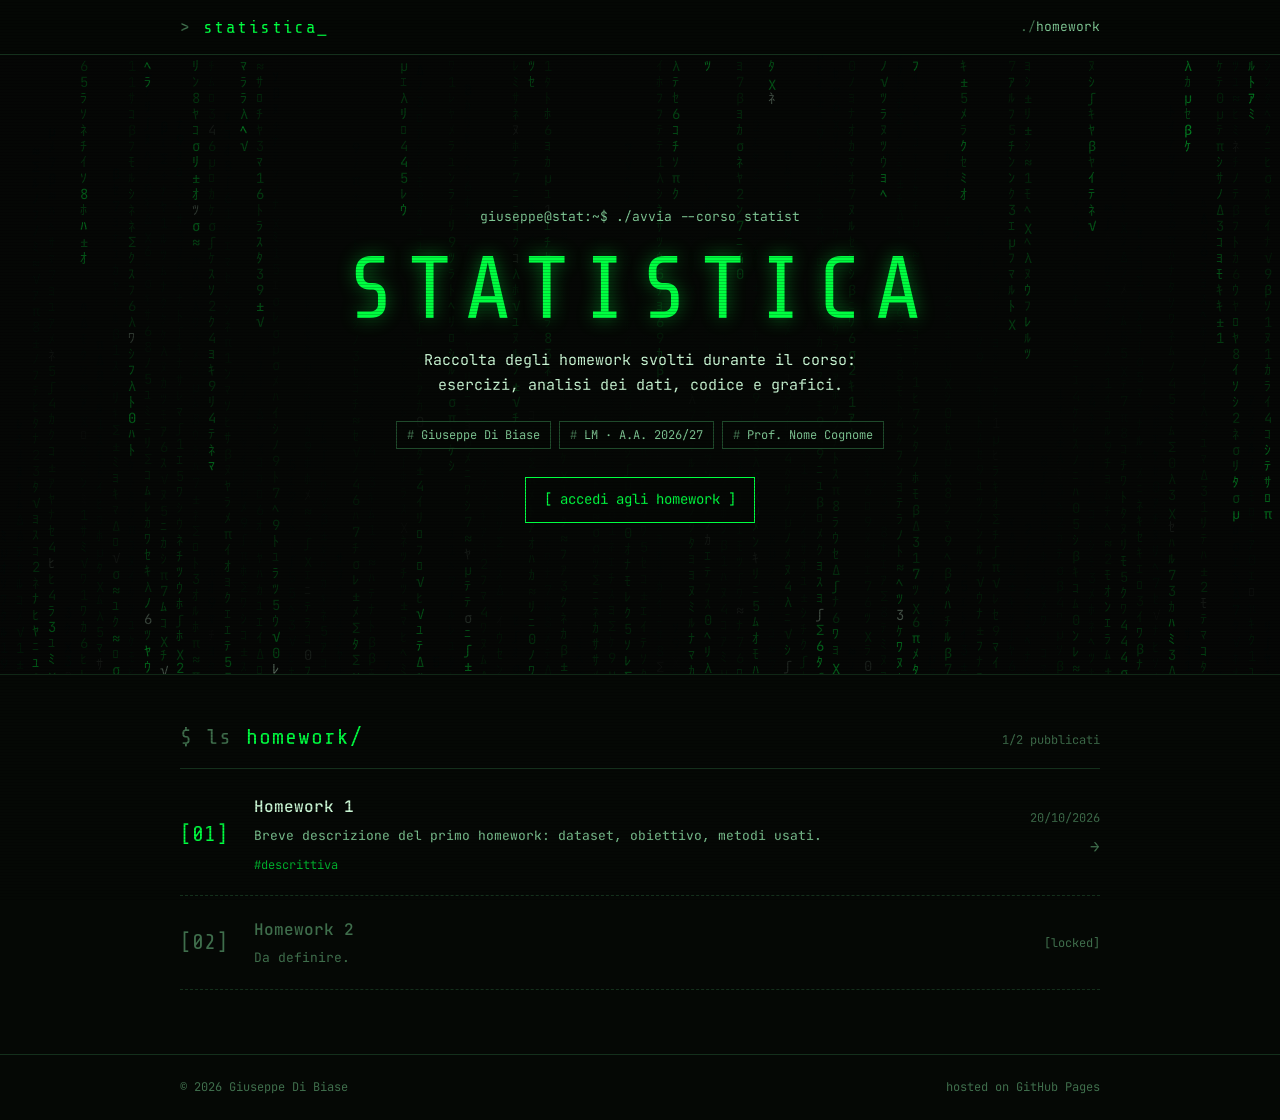
==== index.html @ d3f4b33a "Initial site for Statistics homework Static GitHub Pages site with a Matrix-style home page and a ho" ====
<!doctype html>
<html lang="it">
<head>
  <meta charset="utf-8">
  <meta name="viewport" content="width=device-width, initial-scale=1">
  <title>Statistica · Homework</title>
  <meta name="description" content="Raccolta degli homework del corso di Statistica.">
  <meta name="theme-color" content="#050805">
  <link rel="preconnect" href="https://fonts.googleapis.com">
  <link rel="preconnect" href="https://fonts.gstatic.com" crossorigin>
  <link href="https://fonts.googleapis.com/css2?family=IBM+Plex+Sans:wght@400;600&family=JetBrains+Mono:wght@400;500&family=Share+Tech+Mono&display=swap" rel="stylesheet">
  <link rel="stylesheet" href="assets/style.css">
  <script src="assets/site.js"></script>
</head>
<body>
  <header class="site-header">
    <div class="wrap">
      <a class="brand" href="./">statistica<span class="cursor">_</span></a>
      <nav class="nav">
        <a href="#homework">homework</a>
      </nav>
    </div>
  </header>

  <main>
    <section class="hero">
      <canvas id="rain" aria-hidden="true"></canvas>
      <div class="wrap">
        <p class="prompt" data-type><span class="user">giuseppe@stat</span>:~$ ./avvia --corso statistica</p>
        <h1 data-decrypt>STATISTICA</h1>
        <p class="lead">
          Raccolta degli homework svolti durante il corso:
          esercizi, analisi dei dati, codice e grafici.
        </p>
        <ul class="meta">
          <li>Giuseppe Di Biase</li>
          <li>LM · A.A. 2026/27</li>
          <li>Prof. Nome Cognome</li>
        </ul>
        <a class="btn" href="#homework">[ accedi agli homework ]</a>
      </div>
    </section>

    <section class="section" id="homework">
      <div class="wrap">
        <div class="section-head">
          <h2>homework/</h2>
          <p id="hw-count"></p>
        </div>
        <ol class="hw-list" id="hw-list"></ol>
      </div>
    </section>
  </main>

  <footer class="site-footer">
    <div class="wrap">
      <span>© <span id="year"></span> Giuseppe Di Biase</span>
      <span>hosted on GitHub Pages</span>
    </div>
  </footer>
</body>
</html>
---- assets/style.css ----
/* ---------- Tokens ---------- */
:root {
  --bg: #050805;
  --bg-soft: #0a110b;
  --surface: #0c150e;
  --text: #c9f5d3;
  --text-soft: #7fc794;
  --text-faint: #3f6e4c;
  --border: #14301c;
  --border-strong: #1f4a2b;
  --accent: #00ff41;
  --accent-dim: #00b32e;
  --accent-soft: rgba(0, 255, 65, .08);
  --glow: 0 0 8px rgba(0, 255, 65, .55);
  --code-bg: #08100a;
  --font-mono: "JetBrains Mono", ui-monospace, Consolas, monospace;
  --font-display: "Share Tech Mono", "JetBrains Mono", monospace;
  --font-sans: "IBM Plex Sans", system-ui, -apple-system, "Segoe UI", sans-serif;
  --max: 960px;
  color-scheme: dark;
}

/* ---------- Base ---------- */
*, *::before, *::after { box-sizing: border-box; }
html { -webkit-text-size-adjust: 100%; scroll-behavior: smooth; }
body {
  margin: 0;
  background: var(--bg);
  color: var(--text);
  font-family: var(--font-mono);
  font-size: 15px;
  line-height: 1.7;
}
/* Scanline CRT molto leggere su tutta la pagina */
body::after {
  content: ""; position: fixed; inset: 0; pointer-events: none; z-index: 100;
  background: repeating-linear-gradient(0deg, rgba(0, 0, 0, .18) 0 1px, transparent 1px 3px);
}
::selection { background: var(--accent); color: var(--bg); }
a { color: var(--accent); text-decoration: none; }
a:hover { text-shadow: var(--glow); }
img { max-width: 100%; height: auto; display: block; }
.wrap { max-width: var(--max); margin: 0 auto; padding: 0 20px; }

/* ---------- Header ---------- */
.site-header {
  position: sticky; top: 0; z-index: 10;
  background: rgba(5, 8, 5, .85);
  backdrop-filter: blur(6px);
  border-bottom: 1px solid var(--border);
}
.site-header .wrap { display: flex; align-items: center; justify-content: space-between; height: 54px; }
.brand { font-family: var(--font-display); font-size: 18px; color: var(--accent); letter-spacing: .08em; }
.brand::before { content: "> "; color: var(--text-faint); }
.brand .cursor { animation: blink 1s steps(1) infinite; }
.nav { display: flex; align-items: center; gap: 20px; font-size: 13px; }
.nav a { color: var(--text-soft); }
.nav a::before { content: "./"; color: var(--text-faint); }
.nav a:hover, .nav a.active { color: var(--accent); }

@keyframes blink { 50% { opacity: 0; } }

/* ---------- Hero con pioggia Matrix ---------- */
.hero {
  position: relative; overflow: hidden;
  min-height: min(72vh, 620px);
  display: flex; align-items: center;
  border-bottom: 1px solid var(--border);
}
.hero canvas { position: absolute; inset: 0; width: 100%; height: 100%; display: block; }
.hero::after {
  content: ""; position: absolute; inset: 0; pointer-events: none;
  background: radial-gradient(ellipse at center, rgba(5, 8, 5, .85) 0%, rgba(5, 8, 5, .6) 45%, rgba(5, 8, 5, .2) 100%);
}
.hero .wrap { position: relative; z-index: 1; width: 100%; padding-top: 48px; padding-bottom: 48px; text-align: center; }
.prompt { font-size: 13px; color: var(--text-soft); margin: 0 0 18px; min-height: 1.7em; }
.prompt .user { color: var(--accent); }
.hero h1 {
  font-family: var(--font-display); font-weight: 400;
  font-size: clamp(40px, 9vw, 88px); line-height: 1; letter-spacing: .12em;
  color: var(--accent); text-shadow: 0 0 18px rgba(0, 255, 65, .45);
  margin: 0 0 14px;
}
.hero .lead { color: var(--text); font-size: 15px; margin: 0 auto 22px; max-width: 52ch; }
.meta { display: flex; flex-wrap: wrap; justify-content: center; gap: 8px; padding: 0; margin: 0 0 28px; list-style: none; }
.meta li { font-size: 12px; color: var(--text-soft); border: 1px solid var(--border-strong); background: rgba(5, 8, 5, .7); padding: 3px 10px; }
.meta li::before { content: "# "; color: var(--text-faint); }
.btn {
  display: inline-block; font-size: 14px; color: var(--accent);
  border: 1px solid var(--accent); padding: 10px 18px; background: rgba(5, 8, 5, .7);
  transition: background .15s, color .15s, box-shadow .15s;
}
.btn:hover { background: var(--accent); color: var(--bg); box-shadow: 0 0 18px rgba(0, 255, 65, .5); text-shadow: none; }

/* ---------- Elenco homework ---------- */
.section { padding: 44px 0 64px; }
.section-head { display: flex; align-items: baseline; justify-content: space-between; gap: 12px; border-bottom: 1px solid var(--border); padding-bottom: 12px; margin-bottom: 4px; }
.section-head h2 { font-family: var(--font-display); font-weight: 400; font-size: 22px; margin: 0; color: var(--accent); letter-spacing: .05em; }
.section-head h2::before { content: "$ ls "; color: var(--text-faint); }
.section-head p { margin: 0; font-size: 12px; color: var(--text-faint); }

.hw-list { list-style: none; margin: 0; padding: 0; }
.hw-item { border-bottom: 1px dashed var(--border); }
.hw-link {
  display: grid; grid-template-columns: 56px 1fr auto; gap: 18px; align-items: center;
  padding: 20px 12px; margin: 0 -12px; color: inherit; position: relative;
  transition: background .15s;
}
a.hw-link:hover { background: var(--accent-soft); text-shadow: none; }
a.hw-link:hover::before { content: ""; position: absolute; left: 0; top: 0; bottom: 0; width: 2px; background: var(--accent); box-shadow: var(--glow); }
a.hw-link:hover .hw-arrow { transform: translateX(4px); color: var(--accent); }
a.hw-link:hover h3 { color: var(--accent); }
.hw-num { font-family: var(--font-display); font-size: 22px; color: var(--accent); }
.hw-body h3 { margin: 0 0 4px; font-size: 16px; font-weight: 500; color: var(--text); }
.hw-body p { margin: 0; color: var(--text-soft); font-size: 13px; }
.hw-tags { display: flex; flex-wrap: wrap; gap: 10px; margin-top: 8px; }
.tag { font-size: 12px; color: var(--accent-dim); }
.tag::before { content: "#"; }
.hw-side { text-align: right; font-size: 12px; color: var(--text-faint); white-space: nowrap; }
.hw-arrow { display: inline-block; margin-top: 4px; font-size: 16px; color: var(--text-faint); transition: transform .15s, color .15s; }
.hw-item.upcoming .hw-num, .hw-item.upcoming h3, .hw-item.upcoming p { color: var(--text-faint); }
.status { font-size: 12px; color: var(--text-faint); }

/* ---------- Pagina homework ---------- */
.hw-header { padding: 40px 0 24px; border-bottom: 1px solid var(--border); }
.breadcrumb { font-size: 13px; margin-bottom: 18px; }
.breadcrumb a { color: var(--text-soft); }
.breadcrumb a:hover { color: var(--accent); }
.eyebrow { font-size: 12px; color: var(--text-faint); letter-spacing: .06em; text-transform: uppercase; margin: 0 0 8px; }
.hw-header h1 { font-family: var(--font-display); font-weight: 400; font-size: clamp(28px, 5vw, 42px); line-height: 1.15; margin: 0 0 12px; color: var(--accent); text-shadow: 0 0 12px rgba(0, 255, 65, .35); }
.hw-header .lead { font-family: var(--font-sans); color: var(--text-soft); font-size: 16px; margin: 0 0 16px; max-width: 62ch; }
.hw-meta { display: flex; flex-wrap: wrap; gap: 8px 12px; font-size: 13px; }
.hw-meta a { border: 1px solid var(--border-strong); padding: 4px 10px; }
.hw-meta a:hover { border-color: var(--accent); }
.hw-meta a::before { content: "↓ "; color: var(--text-faint); }

.layout { display: grid; grid-template-columns: 1fr 200px; gap: 48px; padding: 32px 0 24px; }
.toc { position: sticky; top: 80px; align-self: start; font-size: 13px; }
.toc p { font-size: 11px; text-transform: uppercase; letter-spacing: .08em; color: var(--text-faint); margin: 0 0 8px; }
.toc ol { list-style: none; padding: 0; margin: 0; border-left: 1px solid var(--border); counter-reset: toc; }
.toc li { counter-increment: toc; }
.toc a { display: block; padding: 4px 0 4px 14px; color: var(--text-soft); margin-left: -1px; border-left: 1px solid transparent; }
.toc a::before { content: counter(toc, decimal-leading-zero) " "; color: var(--text-faint); }
.toc a:hover { color: var(--accent); border-left-color: var(--accent); }

.prose { min-width: 0; max-width: 72ch; font-family: var(--font-sans); font-size: 16px; }
.prose h2, .prose h3 { font-family: var(--font-mono); font-weight: 500; scroll-margin-top: 80px; }
.prose h2 { font-size: 20px; margin: 44px 0 12px; color: var(--accent); }
.prose h2::before { content: "## "; color: var(--text-faint); }
.prose h2:first-child { margin-top: 0; }
.prose h3 { font-size: 16px; margin: 28px 0 8px; color: var(--text); }
.prose h3::before { content: "### "; color: var(--text-faint); }
.prose p, .prose li { color: var(--text); }
.prose strong { color: var(--accent); font-weight: 600; }
.prose blockquote { margin: 20px 0; padding: 12px 18px; border-left: 2px solid var(--accent); background: var(--accent-soft); }
.prose blockquote p { margin: 0; }
.prose code { font-family: var(--font-mono); font-size: .86em; color: var(--accent); background: var(--code-bg); border: 1px solid var(--border); padding: 1px 5px; }
.prose pre { position: relative; background: var(--code-bg); border: 1px solid var(--border-strong); padding: 30px 16px 16px; overflow-x: auto; font-size: 13.5px; line-height: 1.6; }
.prose pre::before { content: "● ● ●"; position: absolute; top: 6px; left: 12px; font-size: 9px; letter-spacing: 2px; color: var(--text-faint); }
.prose pre code { background: none; border: 0; padding: 0; font-size: inherit; color: var(--text); }
.prose pre, .prose code { font-variant-ligatures: none; }
.prose table { border-collapse: collapse; width: 100%; font-size: 14px; margin: 16px 0; display: block; overflow-x: auto; }
.prose th, .prose td { border-bottom: 1px solid var(--border); padding: 8px 12px; text-align: left; }
.prose th { font-family: var(--font-mono); font-weight: 500; color: var(--accent-dim); font-size: 12px; text-transform: uppercase; letter-spacing: .05em; border-bottom-color: var(--border-strong); }
.prose figure { margin: 24px 0; }
.prose figure img { border: 1px solid var(--border-strong); }
.prose figcaption { font-family: var(--font-mono); font-size: 12px; color: var(--text-faint); margin-top: 8px; text-align: center; }
.katex { color: var(--text); }
.katex-display { overflow-x: auto; overflow-y: hidden; padding: 4px 0; }

.callout { border: 1px solid var(--accent-dim); padding: 14px 18px; background: var(--accent-soft); margin: 20px 0; }

/* Colori codice (highlight.js) */
.hljs { background: none; color: var(--text); }
.hljs-comment, .hljs-quote { color: #4a7a57; font-style: italic; }
.hljs-keyword, .hljs-selector-tag, .hljs-built_in { color: #00ff41; }
.hljs-string, .hljs-attr { color: #b8ffa8; }
.hljs-number, .hljs-literal { color: #6ee7ff; }
.hljs-title, .hljs-function { color: #7dffa0; }
.hljs-variable, .hljs-params { color: #c9f5d3; }

.pager { display: grid; grid-template-columns: 1fr 1fr; gap: 12px; padding: 24px 0 64px; border-top: 1px solid var(--border); }
.pager a, .pager span { display: block; border: 1px solid var(--border-strong); padding: 14px 16px; color: var(--text); }
.pager a:hover { border-color: var(--accent); background: var(--accent-soft); text-shadow: none; }
.pager small { display: block; color: var(--text-faint); font-size: 11px; }
.pager .next { text-align: right; grid-column: 2; }
.pager span { visibility: hidden; }

/* ---------- Footer ---------- */
.site-footer { border-top: 1px solid var(--border); padding: 22px 0; font-size: 12px; color: var(--text-faint); }
.site-footer .wrap { display: flex; justify-content: space-between; gap: 12px; flex-wrap: wrap; }
.site-footer a { color: var(--text-soft); }

/* ---------- Responsive ---------- */
@media (max-width: 820px) {
  .layout { grid-template-columns: 1fr; }
  .toc { display: none; }
}
@media (max-width: 560px) {
  .wrap { padding: 0 16px; }
  .nav .hide-sm { display: none; }
  .hero { min-height: 520px; }
  .hw-link { grid-template-columns: 40px 1fr; gap: 12px; }
  .hw-side { grid-column: 2; text-align: left; }
  .hw-arrow { display: none; }
  .pager { grid-template-columns: 1fr; }
  .pager .next { grid-column: 1; }
}
@media (prefers-reduced-motion: reduce) {
  .brand .cursor { animation: none; }
  html { scroll-behavior: auto; }
}
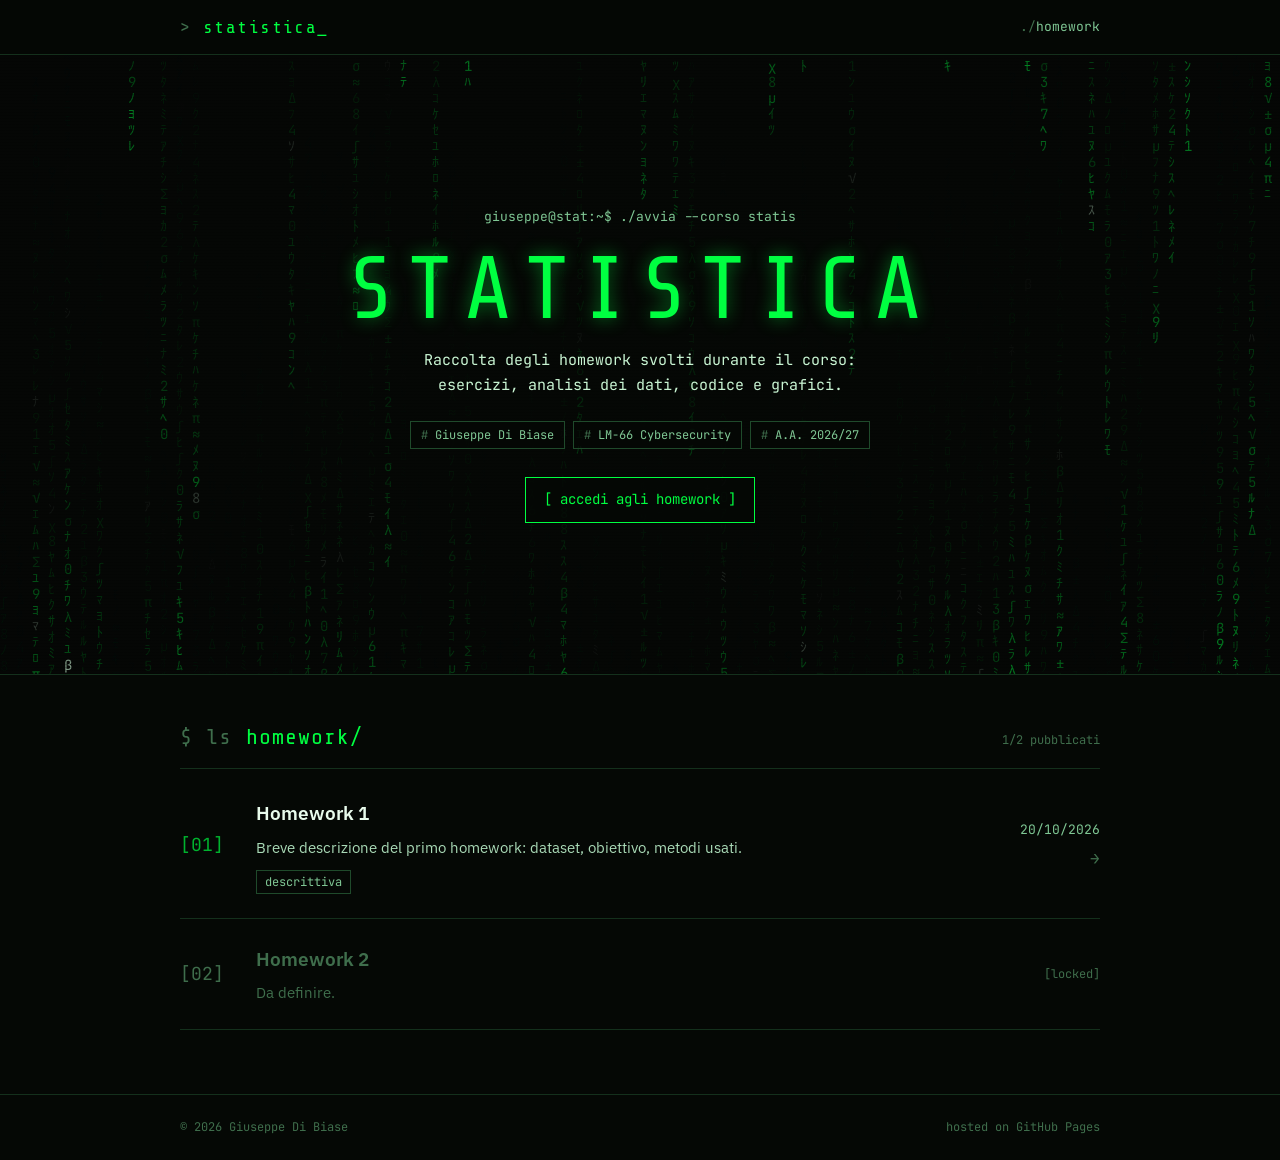
==== commit cbf7c45f: "Update course info and tone down homework list Show LM-66 Cybersecurity and drop the professor place" ====
--- a/index.html
+++ b/index.html
@@ -34,8 +34,8 @@
         </p>
         <ul class="meta">
           <li>Giuseppe Di Biase</li>
-          <li>LM · A.A. 2026/27</li>
-          <li>Prof. Nome Cognome</li>
+          <li>LM-66 Cybersecurity</li>
+          <li>A.A. 2026/27</li>
         </ul>
         <a class="btn" href="#homework">[ accedi agli homework ]</a>
       </div>
--- a/assets/style.css
+++ b/assets/style.css
@@ -31,11 +31,6 @@
   font-size: 15px;
   line-height: 1.7;
 }
-/* Scanline CRT molto leggere su tutta la pagina */
-body::after {
-  content: ""; position: fixed; inset: 0; pointer-events: none; z-index: 100;
-  background: repeating-linear-gradient(0deg, rgba(0, 0, 0, .18) 0 1px, transparent 1px 3px);
-}
 ::selection { background: var(--accent); color: var(--bg); }
 a { color: var(--accent); text-decoration: none; }
 a:hover { text-shadow: var(--glow); }
@@ -68,9 +63,12 @@
   border-bottom: 1px solid var(--border);
 }
 .hero canvas { position: absolute; inset: 0; width: 100%; height: 100%; display: block; }
+/* Scanline CRT leggere + vignettatura, solo nell'intestazione */
 .hero::after {
   content: ""; position: absolute; inset: 0; pointer-events: none;
-  background: radial-gradient(ellipse at center, rgba(5, 8, 5, .85) 0%, rgba(5, 8, 5, .6) 45%, rgba(5, 8, 5, .2) 100%);
+  background:
+    repeating-linear-gradient(0deg, rgba(0, 0, 0, .18) 0 1px, transparent 1px 3px),
+    radial-gradient(ellipse at center, rgba(5, 8, 5, .85) 0%, rgba(5, 8, 5, .6) 45%, rgba(5, 8, 5, .2) 100%);
 }
 .hero .wrap { position: relative; z-index: 1; width: 100%; padding-top: 48px; padding-bottom: 48px; text-align: center; }
 .prompt { font-size: 13px; color: var(--text-soft); margin: 0 0 18px; min-height: 1.7em; }
@@ -99,24 +97,22 @@
 .section-head h2::before { content: "$ ls "; color: var(--text-faint); }
 .section-head p { margin: 0; font-size: 12px; color: var(--text-faint); }
 
+/* Elenco più sobrio: testo in sans, contrasto alto, niente glow */
 .hw-list { list-style: none; margin: 0; padding: 0; }
-.hw-item { border-bottom: 1px dashed var(--border); }
+.hw-item { border-bottom: 1px solid var(--border); }
 .hw-link {
-  display: grid; grid-template-columns: 56px 1fr auto; gap: 18px; align-items: center;
-  padding: 20px 12px; margin: 0 -12px; color: inherit; position: relative;
+  display: grid; grid-template-columns: 56px 1fr auto; gap: 20px; align-items: center;
+  padding: 24px 14px; margin: 0 -14px; color: inherit;
   transition: background .15s;
 }
-a.hw-link:hover { background: var(--accent-soft); text-shadow: none; }
-a.hw-link:hover::before { content: ""; position: absolute; left: 0; top: 0; bottom: 0; width: 2px; background: var(--accent); box-shadow: var(--glow); }
+a.hw-link:hover { background: var(--bg-soft); text-shadow: none; }
 a.hw-link:hover .hw-arrow { transform: translateX(4px); color: var(--accent); }
-a.hw-link:hover h3 { color: var(--accent); }
-.hw-num { font-family: var(--font-display); font-size: 22px; color: var(--accent); }
-.hw-body h3 { margin: 0 0 4px; font-size: 16px; font-weight: 500; color: var(--text); }
-.hw-body p { margin: 0; color: var(--text-soft); font-size: 13px; }
-.hw-tags { display: flex; flex-wrap: wrap; gap: 10px; margin-top: 8px; }
-.tag { font-size: 12px; color: var(--accent-dim); }
-.tag::before { content: "#"; }
-.hw-side { text-align: right; font-size: 12px; color: var(--text-faint); white-space: nowrap; }
+.hw-num { font-size: 18px; color: var(--accent-dim); }
+.hw-body h3 { margin: 0 0 6px; font-family: var(--font-sans); font-size: 19px; font-weight: 600; color: #e8fbec; }
+.hw-body p { margin: 0; font-family: var(--font-sans); color: #a9d9b6; font-size: 15px; line-height: 1.6; }
+.hw-tags { display: flex; flex-wrap: wrap; gap: 6px; margin-top: 10px; }
+.tag { font-size: 12px; color: var(--text-soft); border: 1px solid var(--border-strong); padding: 1px 8px; }
+.hw-side { text-align: right; font-size: 13px; color: var(--text-soft); white-space: nowrap; }
 .hw-arrow { display: inline-block; margin-top: 4px; font-size: 16px; color: var(--text-faint); transition: transform .15s, color .15s; }
 .hw-item.upcoming .hw-num, .hw-item.upcoming h3, .hw-item.upcoming p { color: var(--text-faint); }
 .status { font-size: 12px; color: var(--text-faint); }
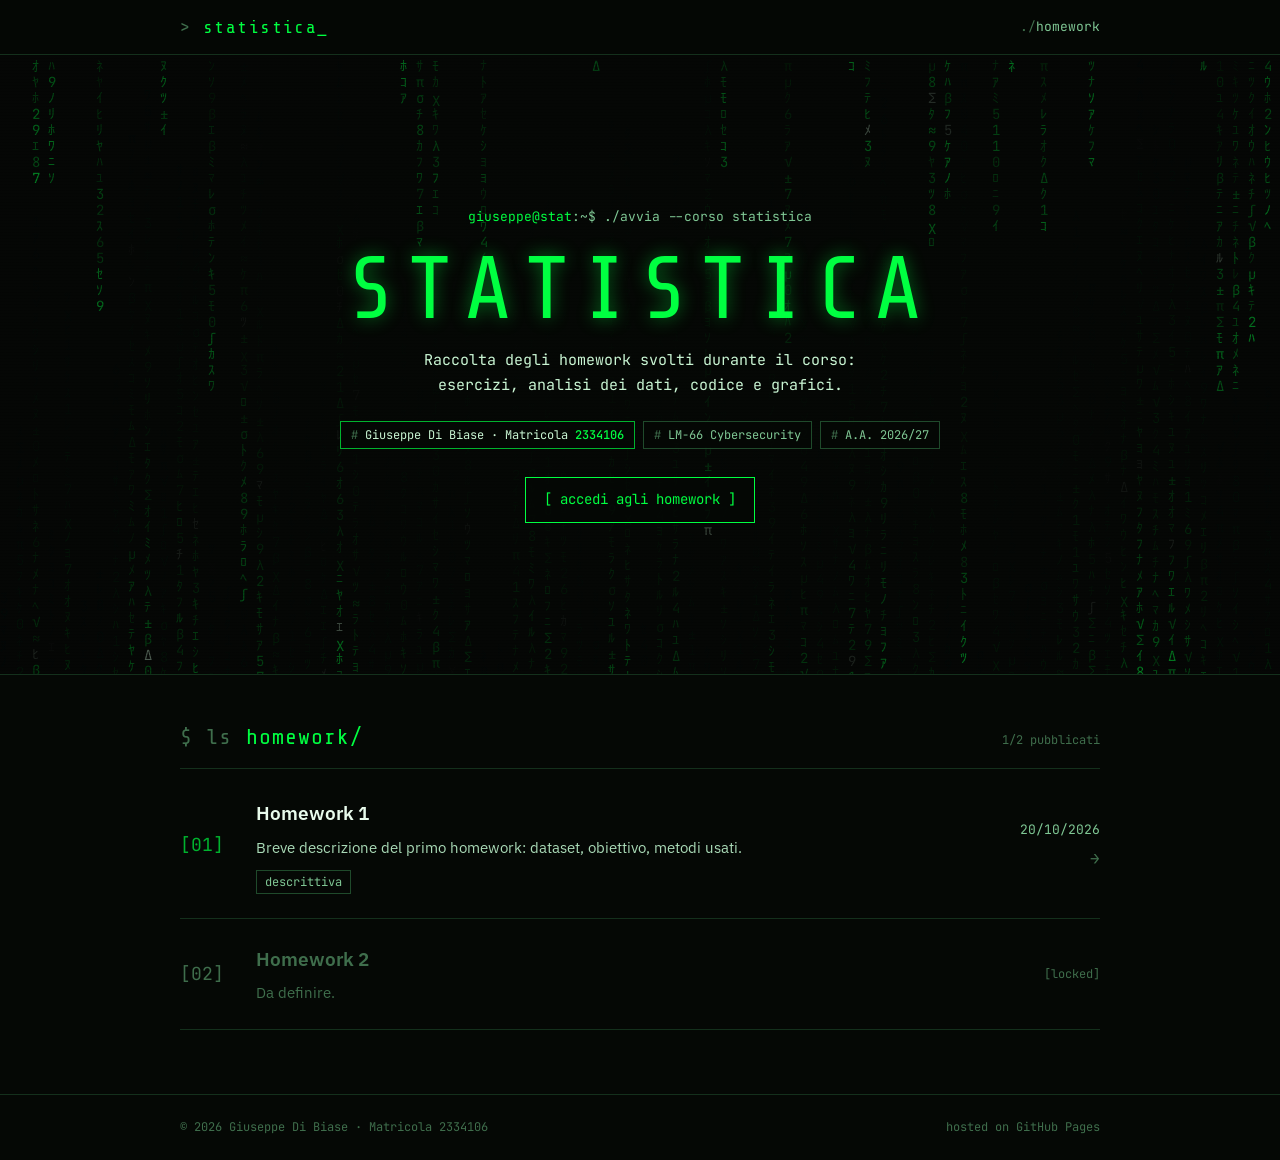
==== commit 4dfa045e: "Show student ID on home and homework pages" ====
--- a/index.html
+++ b/index.html
@@ -33,7 +33,7 @@
           esercizi, analisi dei dati, codice e grafici.
         </p>
         <ul class="meta">
-          <li>Giuseppe Di Biase</li>
+          <li class="student">Giuseppe Di Biase · Matricola <strong>2334106</strong></li>
           <li>LM-66 Cybersecurity</li>
           <li>A.A. 2026/27</li>
         </ul>
@@ -54,7 +54,7 @@
 
   <footer class="site-footer">
     <div class="wrap">
-      <span>© <span id="year"></span> Giuseppe Di Biase</span>
+      <span>© <span id="year"></span> Giuseppe Di Biase · Matricola 2334106</span>
       <span>hosted on GitHub Pages</span>
     </div>
   </footer>
--- a/assets/style.css
+++ b/assets/style.css
@@ -206,3 +206,9 @@
   .brand .cursor { animation: none; }
   html { scroll-behavior: auto; }
 }
+
+/* ---------- Nome e matricola ben visibili ---------- */
+.meta li.student { color: var(--text); border-color: var(--accent-dim); }
+.meta li.student strong { color: var(--accent); font-weight: 500; }
+.student-line { font-size: 14px; color: var(--text); margin: 0 0 6px; }
+.student-line strong { color: var(--accent); font-weight: 500; }
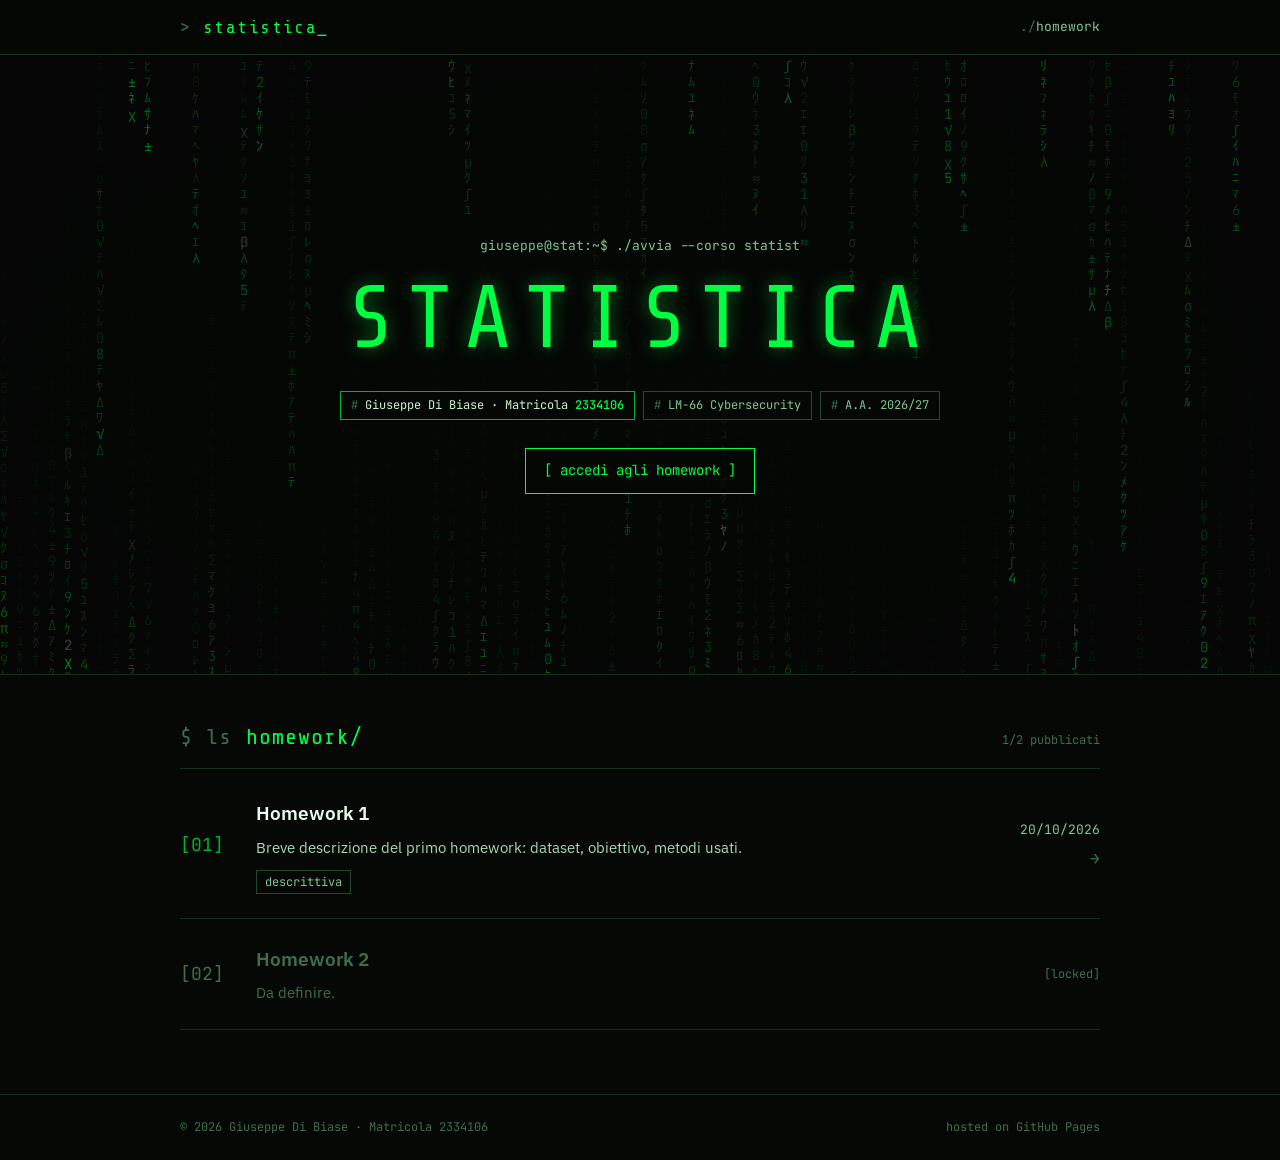
==== commit c3bbf0da: "Remove hero intro sentence and trim README" ====
--- a/index.html
+++ b/index.html
@@ -28,10 +28,6 @@
       <div class="wrap">
         <p class="prompt" data-type><span class="user">giuseppe@stat</span>:~$ ./avvia --corso statistica</p>
         <h1 data-decrypt>STATISTICA</h1>
-        <p class="lead">
-          Raccolta degli homework svolti durante il corso:
-          esercizi, analisi dei dati, codice e grafici.
-        </p>
         <ul class="meta">
           <li class="student">Giuseppe Di Biase · Matricola <strong>2334106</strong></li>
           <li>LM-66 Cybersecurity</li>
--- a/assets/style.css
+++ b/assets/style.css
@@ -77,7 +77,7 @@
   font-family: var(--font-display); font-weight: 400;
   font-size: clamp(40px, 9vw, 88px); line-height: 1; letter-spacing: .12em;
   color: var(--accent); text-shadow: 0 0 18px rgba(0, 255, 65, .45);
-  margin: 0 0 14px;
+  margin: 0 0 28px;
 }
 .hero .lead { color: var(--text); font-size: 15px; margin: 0 auto 22px; max-width: 52ch; }
 .meta { display: flex; flex-wrap: wrap; justify-content: center; gap: 8px; padding: 0; margin: 0 0 28px; list-style: none; }
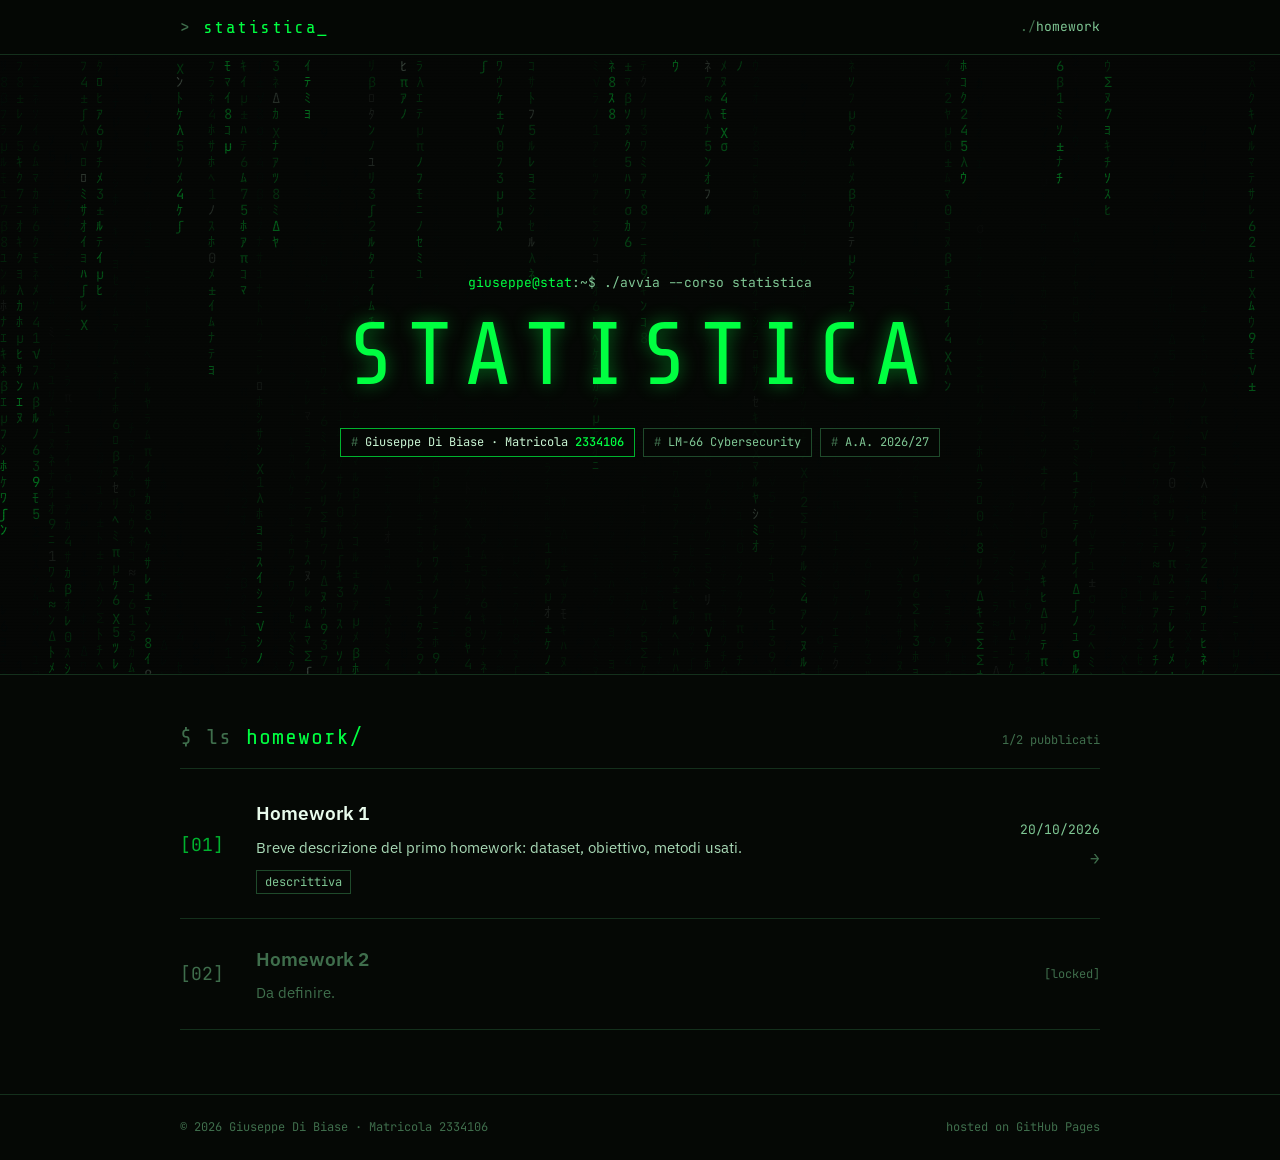
==== commit e03d767d: "Remove homework button from header" ====
--- a/index.html
+++ b/index.html
@@ -33,7 +33,6 @@
           <li>LM-66 Cybersecurity</li>
           <li>A.A. 2026/27</li>
         </ul>
-        <a class="btn" href="#homework">[ accedi agli homework ]</a>
       </div>
     </section>
 
--- a/assets/style.css
+++ b/assets/style.css
@@ -80,7 +80,7 @@
   margin: 0 0 28px;
 }
 .hero .lead { color: var(--text); font-size: 15px; margin: 0 auto 22px; max-width: 52ch; }
-.meta { display: flex; flex-wrap: wrap; justify-content: center; gap: 8px; padding: 0; margin: 0 0 28px; list-style: none; }
+.meta { display: flex; flex-wrap: wrap; justify-content: center; gap: 8px; padding: 0; margin: 0; list-style: none; }
 .meta li { font-size: 12px; color: var(--text-soft); border: 1px solid var(--border-strong); background: rgba(5, 8, 5, .7); padding: 3px 10px; }
 .meta li::before { content: "# "; color: var(--text-faint); }
 .btn {
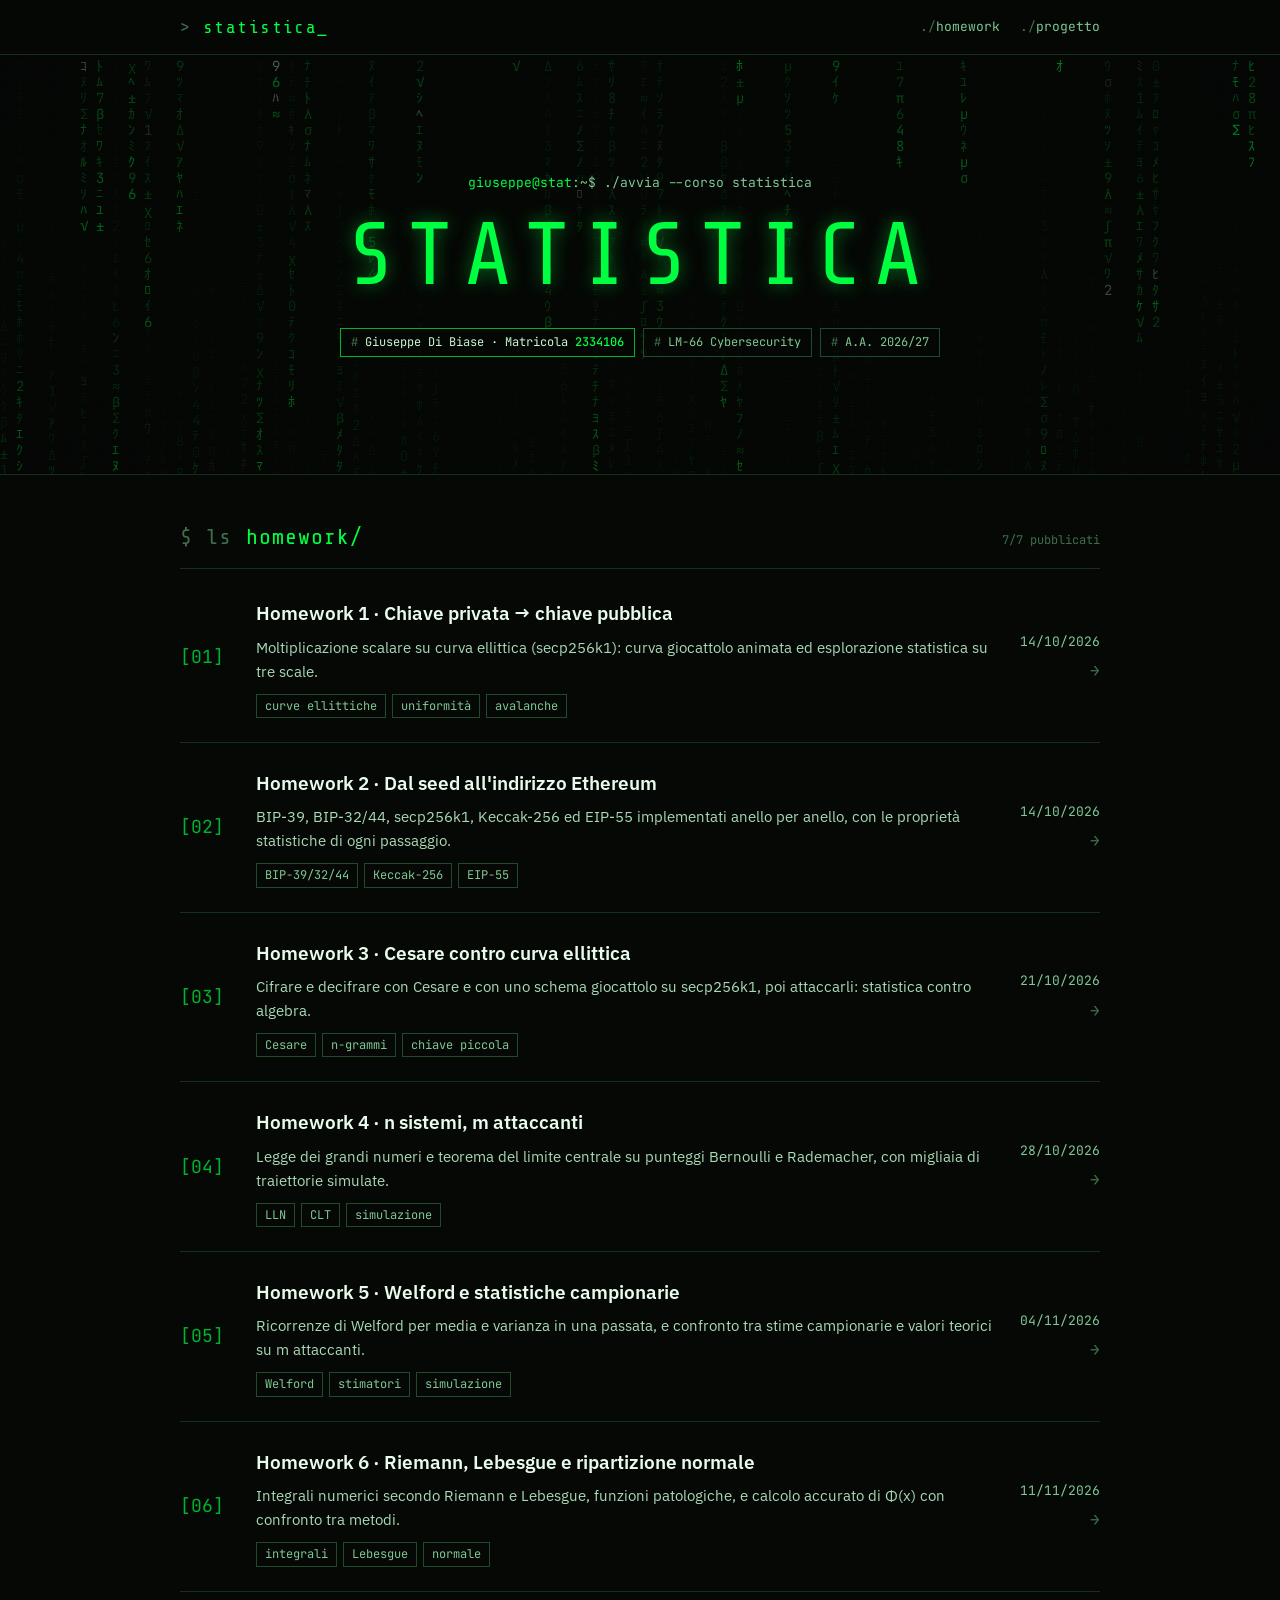
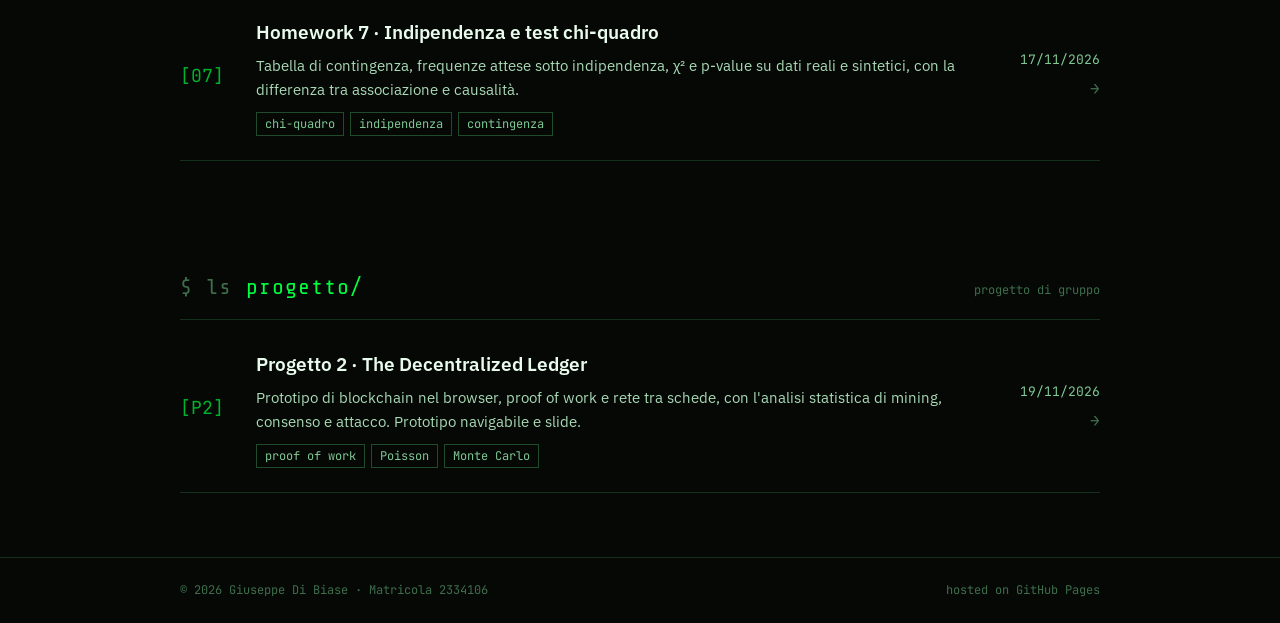
==== commit 3a4b1b16: "Add project page: The Decentralized Ledger" ====
--- a/index.html
+++ b/index.html
@@ -18,6 +18,7 @@
       <a class="brand" href="./">statistica<span class="cursor">_</span></a>
       <nav class="nav">
         <a href="#homework">homework</a>
+        <a href="#progetto">progetto</a>
       </nav>
     </div>
   </header>
@@ -45,6 +46,25 @@
         <ol class="hw-list" id="hw-list"></ol>
       </div>
     </section>
+    <section class="section" id="progetto">
+      <div class="wrap">
+        <div class="section-head">
+          <h2>progetto/</h2>
+          <p>progetto di gruppo</p>
+        </div>
+        <ol class="hw-list">
+          <li class="hw-item"><a class="hw-link" href="progetto/">
+            <span class="hw-num">[P2]</span>
+            <div class="hw-body">
+              <h3>Progetto 2 · The Decentralized Ledger</h3>
+              <p>Prototipo di blockchain nel browser, proof of work e rete tra schede, con l'analisi statistica di mining, consenso e attacco. Prototipo navigabile e slide.</p>
+              <div class="hw-tags"><span class="tag">proof of work</span><span class="tag">Poisson</span><span class="tag">Monte Carlo</span></div>
+            </div>
+            <div class="hw-side">19/11/2026<br><span class="hw-arrow" aria-hidden="true">→</span></div>
+          </a></li>
+        </ol>
+      </div>
+    </section>
   </main>
 
   <footer class="site-footer">
--- a/assets/style.css
+++ b/assets/style.css
@@ -58,7 +58,7 @@
 /* ---------- Hero con pioggia Matrix ---------- */
 .hero {
   position: relative; overflow: hidden;
-  min-height: min(72vh, 620px);
+  min-height: min(48vh, 420px);
   display: flex; align-items: center;
   border-bottom: 1px solid var(--border);
 }
@@ -195,7 +195,7 @@
 @media (max-width: 560px) {
   .wrap { padding: 0 16px; }
   .nav .hide-sm { display: none; }
-  .hero { min-height: 520px; }
+  .hero { min-height: 380px; }
   .hw-link { grid-template-columns: 40px 1fr; gap: 12px; }
   .hw-side { grid-column: 2; text-align: left; }
   .hw-arrow { display: none; }
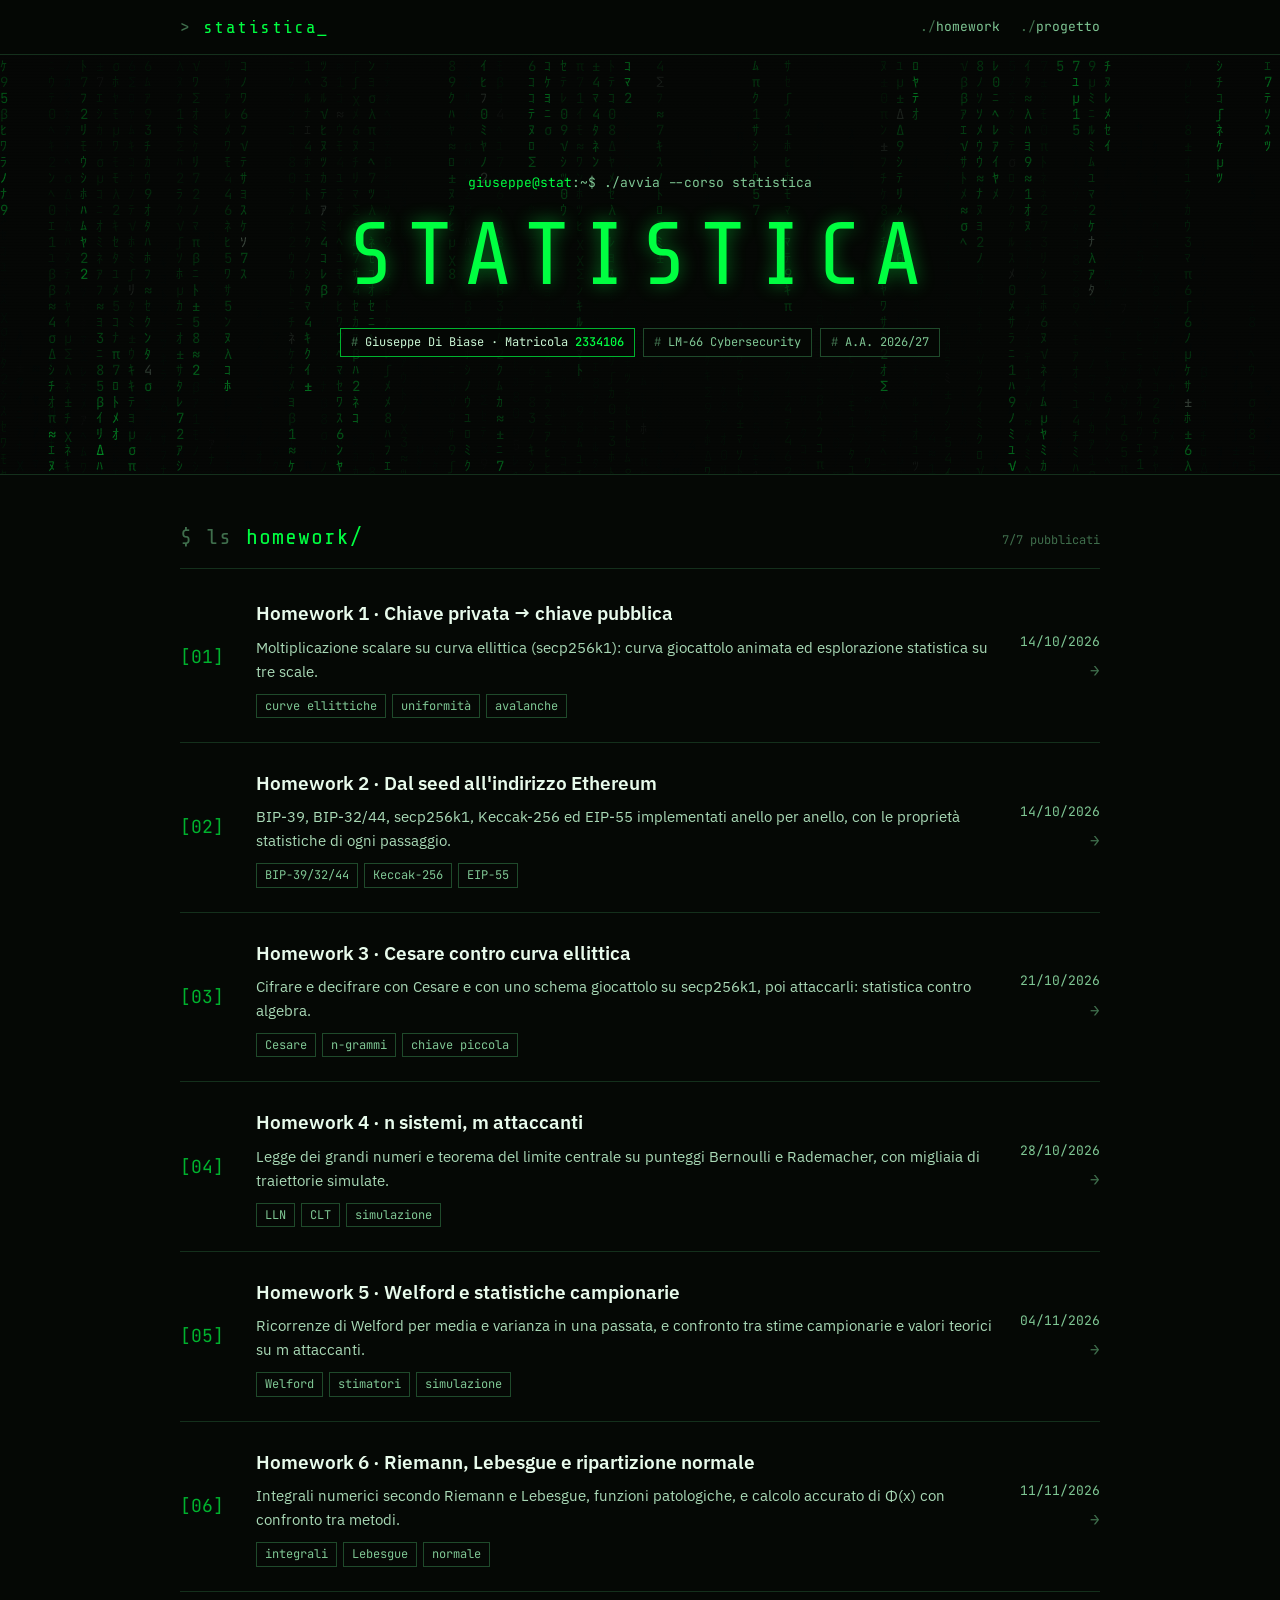
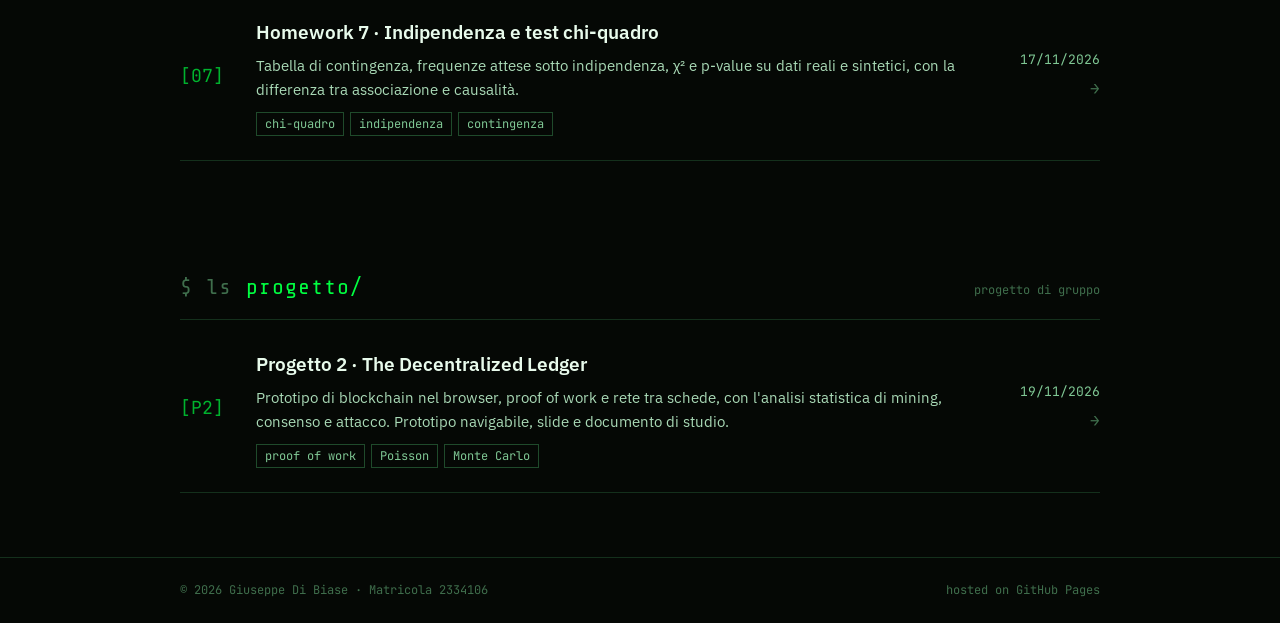
==== commit ea1c5dda: "Add project page: The Decentralized Ledger" ====
--- a/index.html
+++ b/index.html
@@ -57,7 +57,7 @@
             <span class="hw-num">[P2]</span>
             <div class="hw-body">
               <h3>Progetto 2 · The Decentralized Ledger</h3>
-              <p>Prototipo di blockchain nel browser, proof of work e rete tra schede, con l'analisi statistica di mining, consenso e attacco. Prototipo navigabile e slide.</p>
+              <p>Prototipo di blockchain nel browser, proof of work e rete tra schede, con l'analisi statistica di mining, consenso e attacco. Prototipo navigabile, slide e documento di studio.</p>
               <div class="hw-tags"><span class="tag">proof of work</span><span class="tag">Poisson</span><span class="tag">Monte Carlo</span></div>
             </div>
             <div class="hw-side">19/11/2026<br><span class="hw-arrow" aria-hidden="true">→</span></div>
